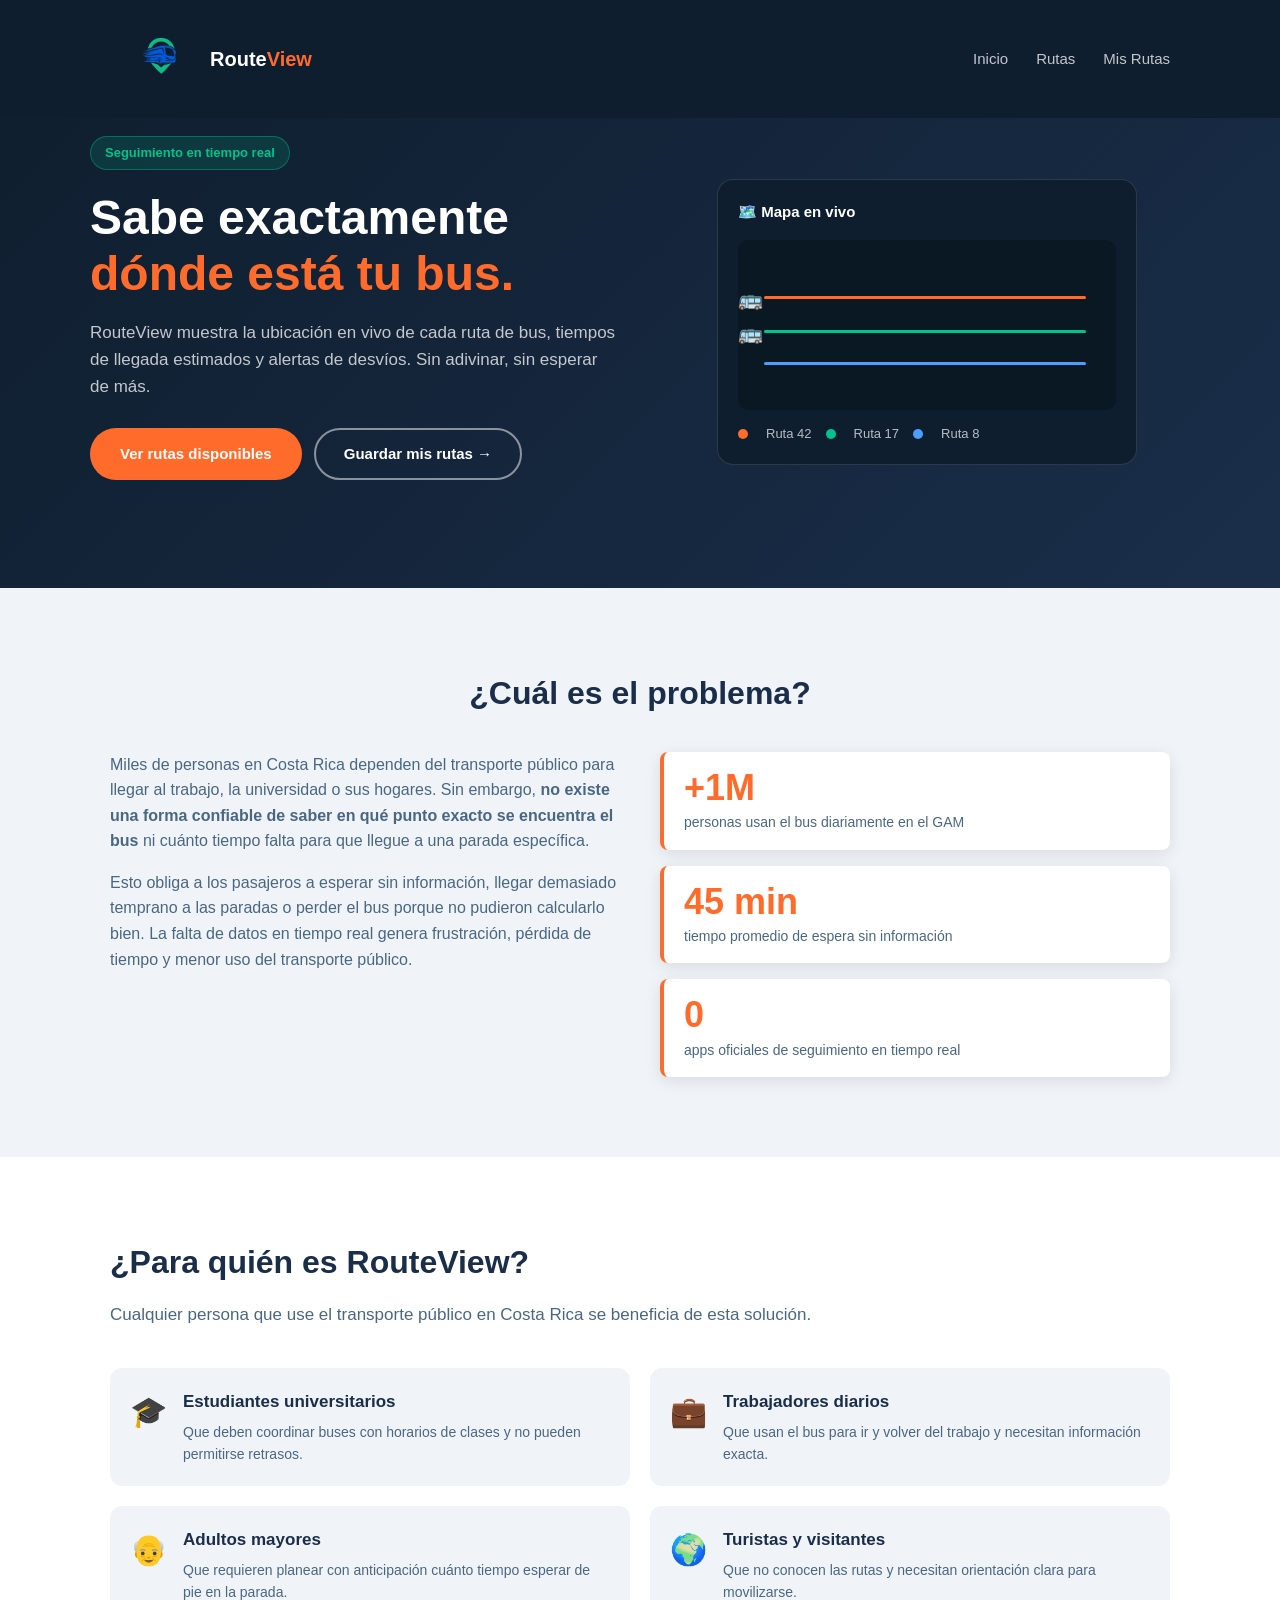
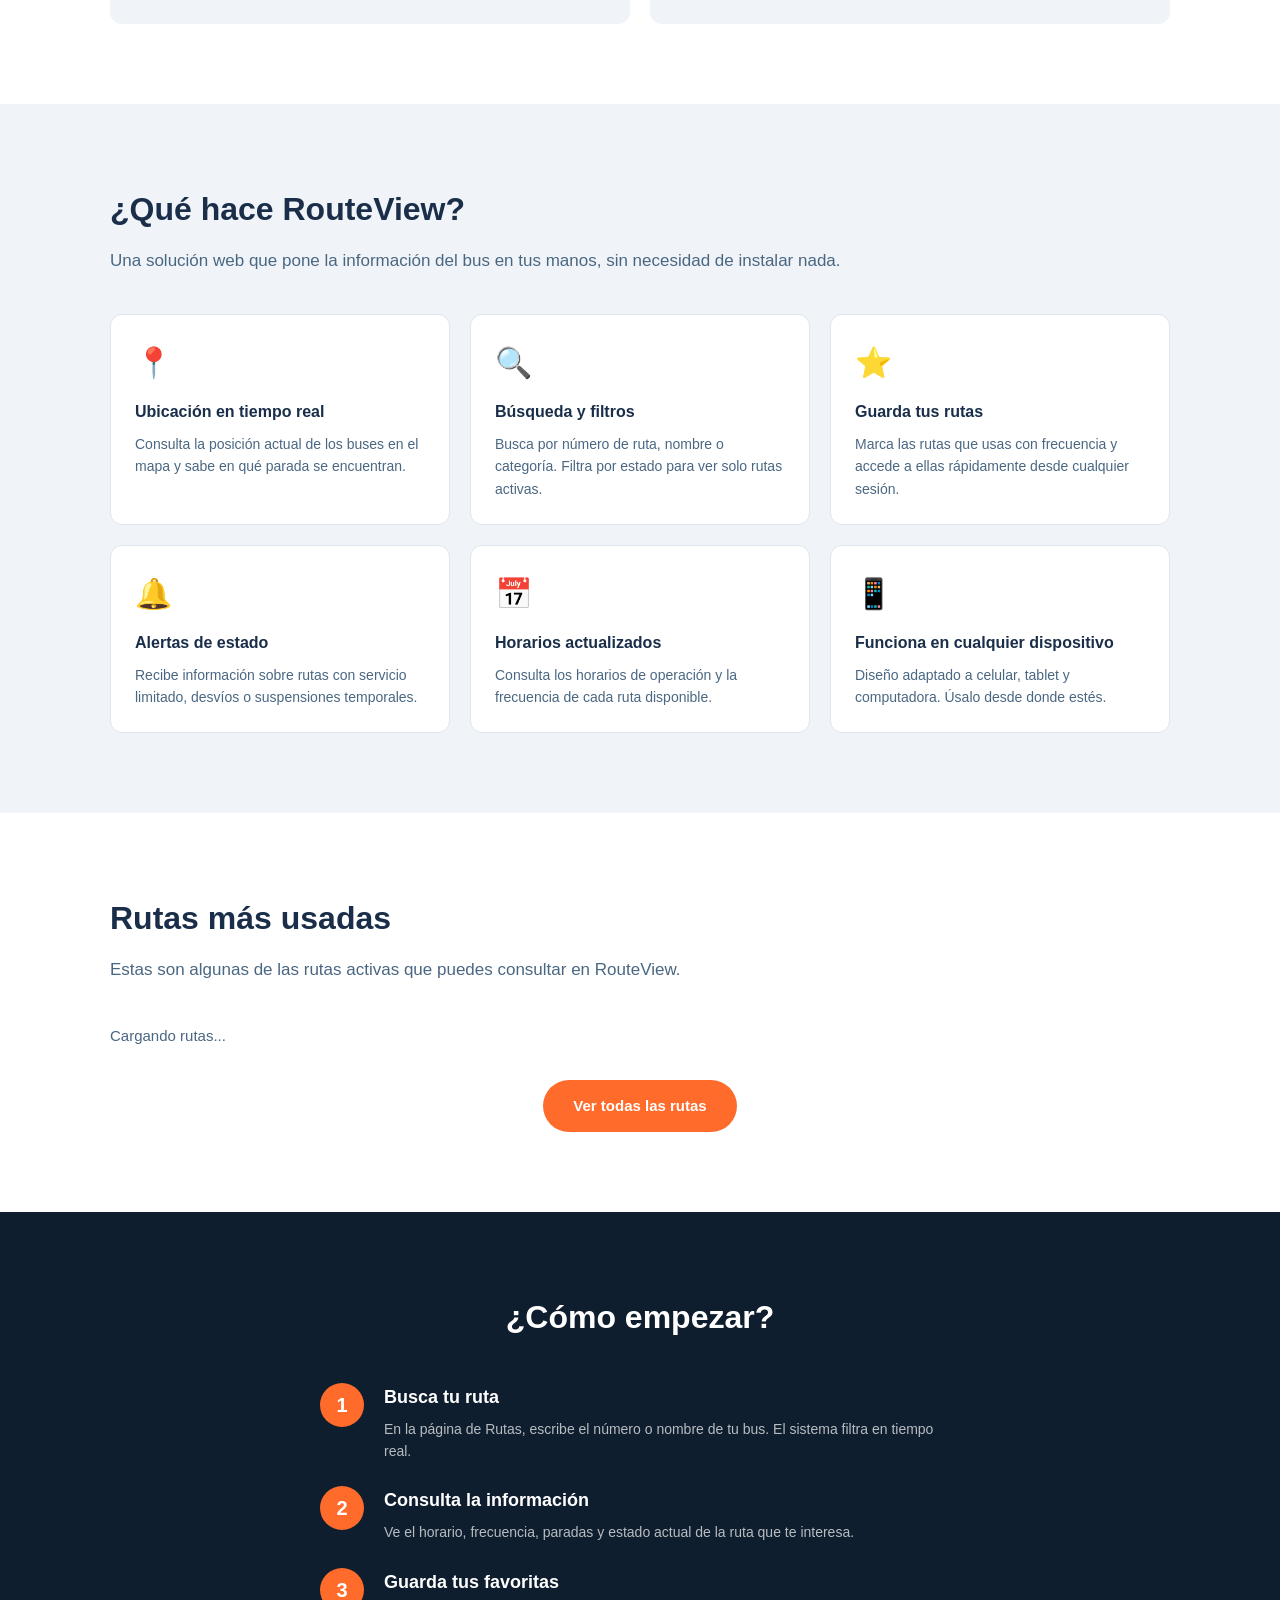
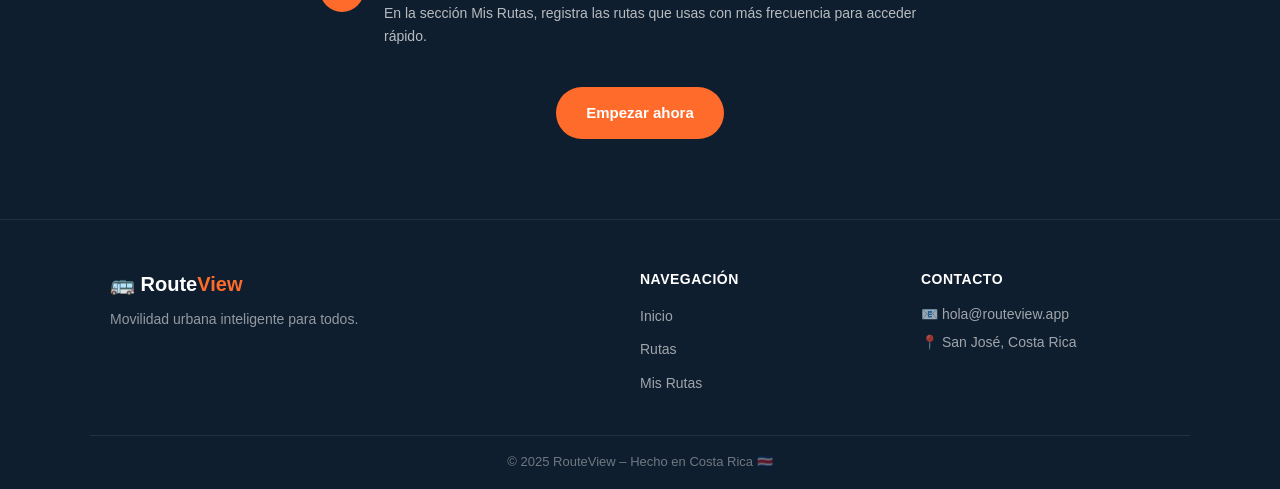
==== index.html @ 4791b2a1 "Se agregó el logo oficial del sitio, se eliminaron contenido repetido." ====
<!DOCTYPE html>
<html lang="es">
<head>
  <meta charset="UTF-8" />
  <meta name="viewport" content="width=device-width, initial-scale=1.0" />
  <title>RouteView – Seguimiento de Rutas de Buses</title>
  <link rel="stylesheet" href="css/styles.css" />
</head>
<body>

 
       ENCABEZADO Y NAVEGACIÓN
 
  <header id="navbar">
    <div class="nav-contenido">

     
      <a href="index.html" class="logo" aria-label="Inicio de RouteView">
         <img src="../images/3logo.png" alt="Logo de RouteView"> 
         Route<span>View</span>
      </a>

      <nav>
        <ul class="nav-links">
          <li><a href="index.html">Inicio</a></li>
          <li><a href="rutas.html">Rutas</a></li>
          <li><a href="registro.html">Mis Rutas</a></li>
        </ul>
      </nav>

      <button
        id="hamburger"
        class="hamburger"
        aria-label="Abrir menú"
        aria-expanded="false"
        aria-controls="menu-movil"
      >
        <span></span>
        <span></span>
        <span></span>
      </button>

    </div>

    <!-- Menú móvil -->
    <div id="menu-movil" class="menu-movil" role="navigation" aria-label="Menú móvil">
      <ul>
        <li><a href="index.html">Inicio</a></li>
        <li><a href="rutas.html">Rutas</a></li>
        <li><a href="registro.html">Mis Rutas</a></li>
      </ul>
    </div>
  </header>

  <main>

    <!-- ==========================================
         HERO / SECCIÓN PRINCIPAL
    =========================================== -->
    <section class="hero-wrapper" aria-labelledby="titulo-hero">
    <div class="hero">
      <div class="hero-contenido">

        <span class="etiqueta-verde"> Seguimiento en tiempo real</span>

        <h1 id="titulo-hero">
          Sabe exactamente<br />
          <span class="texto-naranja">dónde está tu bus.</span>
        </h1>

        <p>
          RouteView muestra la ubicación en vivo de cada ruta de bus,
          tiempos de llegada estimados y alertas de desvíos.
          Sin adivinar, sin esperar de más.
        </p>

        <div class="hero-botones">
          <a href="rutas.html" class="btn btn-primario">Ver rutas disponibles</a>
          <a href="registro.html" class="btn btn-secundario">Guardar mis rutas →</a>
        </div>
      </div>

      <div class="hero-imagen" aria-hidden="true">
        <div class="mapa-simulado">
          <div class="mapa-titulo">🗺️ Mapa en vivo</div>
          <div class="mapa-rutas">
            <div class="linea-ruta naranja"></div>
            <div class="linea-ruta verde"></div>
            <div class="linea-ruta azul"></div>
            <div class="bus-icono bus-1">🚌</div>
            <div class="bus-icono bus-2">🚌</div>
          </div>
          <div class="mapa-leyenda">
            <span class="punto naranja"></span> Ruta 42
            <span class="punto verde"></span> Ruta 17
            <span class="punto azul"></span> Ruta 8
          </div>
        </div>
      </div>
    </div><!-- fin .hero -->
    </section><!-- fin .hero-wrapper -->

    <!-- ==========================================
         PRESENTACIÓN DEL PROBLEMA
    =========================================== -->
    <section class="seccion-problema" aria-labelledby="titulo-problema">
      <div class="contenedor">

        <h2 id="titulo-problema">¿Cuál es el problema?</h2>

        <div class="problema-grid">
          <div class="problema-texto">
            <p>
              Miles de personas en Costa Rica dependen del transporte público
              para llegar al trabajo, la universidad o sus hogares. Sin embargo,
              <strong>no existe una forma confiable de saber en qué punto exacto
              se encuentra el bus</strong> ni cuánto tiempo falta para que llegue
              a una parada específica.
            </p>
            <p>
              Esto obliga a los pasajeros a esperar sin información, llegar
              demasiado temprano a las paradas o perder el bus porque no
              pudieron calcularlo bien. La falta de datos en tiempo real
              genera frustración, pérdida de tiempo y menor uso del transporte
              público.
            </p>
          </div>

          <div class="problema-datos">
            <div class="dato-card">
              <span class="dato-numero" aria-label="Más de 1 millón">+1M</span>
              <p>personas usan el bus diariamente en el GAM</p>
            </div>
            <div class="dato-card">
              <span class="dato-numero">45 min</span>
              <p>tiempo promedio de espera sin información</p>
            </div>
            <div class="dato-card">
              <span class="dato-numero">0</span>
              <p>apps oficiales de seguimiento en tiempo real</p>
            </div>
          </div>
        </div>

      </div>
    </section>

    <!-- ==========================================
         PÚBLICO OBJETIVO
    =========================================== -->
    <section class="seccion-publico" aria-labelledby="titulo-publico">
      <div class="contenedor">

        <h2 id="titulo-publico">¿Para quién es RouteView?</h2>
        <p class="subtitulo-seccion">
          Cualquier persona que use el transporte público en Costa Rica
          se beneficia de esta solución.
        </p>

        <ul class="publico-lista">
          <li class="publico-item">
            <span class="publico-icono" aria-hidden="true">🎓</span>
            <div>
              <h3>Estudiantes universitarios</h3>
              <p>Que deben coordinar buses con horarios de clases y no pueden permitirse retrasos.</p>
            </div>
          </li>
          <li class="publico-item">
            <span class="publico-icono" aria-hidden="true">💼</span>
            <div>
              <h3>Trabajadores diarios</h3>
              <p>Que usan el bus para ir y volver del trabajo y necesitan información exacta.</p>
            </div>
          </li>
          <li class="publico-item">
            <span class="publico-icono" aria-hidden="true">👴</span>
            <div>
              <h3>Adultos mayores</h3>
              <p>Que requieren planear con anticipación cuánto tiempo esperar de pie en la parada.</p>
            </div>
          </li>
          <li class="publico-item">
            <span class="publico-icono" aria-hidden="true">🌍</span>
            <div>
              <h3>Turistas y visitantes</h3>
              <p>Que no conocen las rutas y necesitan orientación clara para movilizarse.</p>
            </div>
          </li>
        </ul>

      </div>
    </section>

    <!-- ==========================================
         PROPUESTA DE SOLUCIÓN
    =========================================== -->
    <section class="seccion-solucion" aria-labelledby="titulo-solucion">
      <div class="contenedor">

        <h2 id="titulo-solucion">¿Qué hace RouteView?</h2>
        <p class="subtitulo-seccion">
          Una solución web que pone la información del bus en tus manos,
          sin necesidad de instalar nada.
        </p>

        <div class="funciones-grid">

          <article class="funcion-card">
            <span class="funcion-icono" aria-hidden="true">📍</span>
            <h3>Ubicación en tiempo real</h3>
            <p>Consulta la posición actual de los buses en el mapa y sabe en qué parada se encuentran.</p>
          </article>

          <article class="funcion-card">
            <span class="funcion-icono" aria-hidden="true">🔍</span>
            <h3>Búsqueda y filtros</h3>
            <p>Busca por número de ruta, nombre o categoría. Filtra por estado para ver solo rutas activas.</p>
          </article>

          <article class="funcion-card">
            <span class="funcion-icono" aria-hidden="true">⭐</span>
            <h3>Guarda tus rutas</h3>
            <p>Marca las rutas que usas con frecuencia y accede a ellas rápidamente desde cualquier sesión.</p>
          </article>

          <article class="funcion-card">
            <span class="funcion-icono" aria-hidden="true">🔔</span>
            <h3>Alertas de estado</h3>
            <p>Recibe información sobre rutas con servicio limitado, desvíos o suspensiones temporales.</p>
          </article>

          <article class="funcion-card">
            <span class="funcion-icono" aria-hidden="true">📅</span>
            <h3>Horarios actualizados</h3>
            <p>Consulta los horarios de operación y la frecuencia de cada ruta disponible.</p>
          </article>

          <article class="funcion-card">
            <span class="funcion-icono" aria-hidden="true">📱</span>
            <h3>Funciona en cualquier dispositivo</h3>
            <p>Diseño adaptado a celular, tablet y computadora. Úsalo desde donde estés.</p>
          </article>

        </div>

      </div>
    </section>

    <!-- ==========================================
         RUTAS DESTACADAS (cargadas desde JSON)
    =========================================== -->
    <section class="seccion-rutas-destacadas" aria-labelledby="titulo-rutas">
      <div class="contenedor">

        <h2 id="titulo-rutas">Rutas más usadas</h2>
        <p class="subtitulo-seccion">
          Estas son algunas de las rutas activas que puedes consultar en RouteView.
        </p>

        <!-- Este contenedor se llena dinámicamente con JS desde rutas.json -->
        <div id="contenedor-rutas" class="rutas-grid" aria-live="polite">
          <p class="cargando">Cargando rutas...</p>
        </div>

        <div class="centrado">
          <a href="rutas.html" class="btn btn-primario">Ver todas las rutas</a>
        </div>

      </div>
    </section>

    <!-- ==========================================
         CÓMO EMPEZAR (Flujo de uso)
    =========================================== -->
    <section class="seccion-como" aria-labelledby="titulo-como">
      <div class="contenedor">

        <h2 id="titulo-como">¿Cómo empezar?</h2>

        <ol class="pasos-lista">
          <li class="paso">
            <span class="paso-numero" aria-hidden="true">1</span>
            <div>
              <h3>Busca tu ruta</h3>
              <p>En la página de Rutas, escribe el número o nombre de tu bus. El sistema filtra en tiempo real.</p>
            </div>
          </li>
          <li class="paso">
            <span class="paso-numero" aria-hidden="true">2</span>
            <div>
              <h3>Consulta la información</h3>
              <p>Ve el horario, frecuencia, paradas y estado actual de la ruta que te interesa.</p>
            </div>
          </li>
          <li class="paso">
            <span class="paso-numero" aria-hidden="true">3</span>
            <div>
              <h3>Guarda tus favoritas</h3>
              <p>En la sección Mis Rutas, registra las rutas que usas con más frecuencia para acceder rápido.</p>
            </div>
          </li>
        </ol>

        <div class="centrado">
          <a href="rutas.html" class="btn btn-primario">Empezar ahora</a>
        </div>

      </div>
    </section>

  </main>

  <!-- ==========================================
       PIE DE PÁGINA
  =========================================== -->
  <footer>
    <div class="contenedor footer-contenido">
      <div class="footer-marca">
        <p class="logo">🚌 Route<span>View</span></p>
        <p>Movilidad urbana inteligente para todos.</p>
      </div>

      <nav aria-label="Links del pie de página">
        <h4>Navegación</h4>
        <ul class="footer-links">
          <li><a href="index.html">Inicio</a></li>
          <li><a href="rutas.html">Rutas</a></li>
          <li><a href="registro.html">Mis Rutas</a></li>
        </ul>
      </nav>

      <div class="footer-contacto">
        <h4>Contacto</h4>
        <p>📧 hola@routeview.app</p>
        <p>📍 San José, Costa Rica</p>
      </div>
    </div>

    <div class="footer-inferior">
      <p>© 2025 RouteView – Hecho en Costa Rica 🇨🇷</p>
    </div>
  </footer>

  <!-- JS externo -->
  <script src="js/main.js"></script>

</body>
</html>
---- css/styles.css ----
/* =============================================
   styles.css – RouteView
   ============================================= */

/* --- Reset y Variables --- */
*, *::before, *::after {
  box-sizing: border-box;
  margin: 0;
  padding: 0;
}

:root {
  --azul:      #1A2E4A;
  --azul-dark: #0F1E2E;
  --naranja:   #FF6B2B;
  --verde:     #00C48C;
  --azul-claro:#4A9EFF;
  --blanco:    #FFFFFF;
  --gris-claro:#F0F4F8;
  --gris-medio:#DDE6EF;
  --gris-texto:#4A6782;
  --radio:     12px;
  --sombra:    0 4px 16px rgba(0, 0, 0, 0.1);
}

body {
  font-family: Arial, Helvetica, sans-serif;
  color: var(--azul);
  background: var(--blanco);
  line-height: 1.6;
  /* Evita scroll horizontal en móvil */
  overflow-x: hidden;
}

/* --- Utilidades --- */
.contenedor {
  width: 100%;
  max-width: 1100px;
  margin: 0 auto;
  padding: 0 20px;
}

.centrado {
  text-align: center;
  margin-top: 32px;
}

.subtitulo-seccion {
  color: var(--gris-texto);
  font-size: 17px;
  margin-bottom: 40px;
}

/* --- Botones --- */
.btn {
  display: inline-block;
  padding: 12px 28px;
  border-radius: 50px;
  font-size: 15px;
  font-weight: bold;
  text-decoration: none;
  cursor: pointer;
  border: 2px solid transparent;
  transition: background 0.2s, color 0.2s, border-color 0.2s;
}

.btn-primario {
  background: var(--naranja);
  color: var(--blanco);
}

.btn-primario:hover {
  background: #e05820;
}

.btn-secundario {
  background: transparent;
  color: var(--blanco);
  border-color: rgba(255, 255, 255, 0.5);
}

.btn-secundario:hover {
  border-color: var(--blanco);
}

/* =============================================
   NAVBAR
   ============================================= */
#navbar {
  position: fixed;
  top: 0;
  left: 0;
  right: 0;
  z-index: 100;
  background: var(--azul-dark);
}

#navbar.con-sombra {
  box-shadow: 0 2px 12px rgba(0, 0, 0, 0.3);
}

.nav-contenido {
  width: 100%;
  max-width: 1100px;
  margin: 0 auto;
  padding: 14px 20px;
  display: flex;
  align-items: center;
  justify-content: space-between;
  
}

.logo {
  display: flex;
    align-items: center;

    font-size: 20px;
    font-weight: bold;
    color: var(--blanco);
    text-decoration: none;
    white-space: nowrap;
    flex-shrink: 0;
}

.logo img {
    width: 100px;
    height: 90px;
    object-fit: contain;
    display: block;
}

.logo span {
  color: var(--naranja);
}

/* Links de escritorio */
.nav-links {
  list-style: none;
  display: flex;
  gap: 28px;
  margin-left: auto;
}

.nav-links a {
  color: rgba(255, 255, 255, 0.75);
  text-decoration: none;
  font-size: 15px;
  padding: 4px 0;
  border-bottom: 2px solid transparent;
  transition: color 0.2s, border-color 0.2s;
  white-space: nowrap;
}

.nav-links a:hover,
.nav-links a.activo {
  color: var(--blanco);
  border-bottom-color: var(--naranja);
}

/* Botón hamburguesa — oculto en escritorio */
.hamburger {
  display: none;
  flex-direction: column;
  gap: 5px;
  background: none;
  border: none;
  cursor: pointer;
  padding: 4px;
  flex-shrink: 0;
}

.hamburger span {
  display: block;
  width: 24px;
  height: 2px;
  background: var(--blanco);
  border-radius: 2px;
}

/* Menú móvil — oculto por defecto */
.menu-movil {
  display: none;
  background: var(--azul);
  padding: 0 20px;
}

.menu-movil.abierto {
  display: block;
}

.menu-movil ul {
  list-style: none;
  padding: 8px 0;
}

.menu-movil ul li a {
  display: block;
  padding: 13px 0;
  color: var(--blanco);
  text-decoration: none;
  font-size: 16px;
  border-bottom: 1px solid rgba(255, 255, 255, 0.1);
}

.menu-movil ul li:last-child a {
  border-bottom: none;
}

.menu-movil ul li a.activo {
  color: var(--naranja);
}

/* =============================================
   HERO — fondo cubre toda la pantalla
   ============================================= */
.hero-wrapper {
  background: linear-gradient(135deg, var(--azul-dark) 0%, var(--azul) 100%);
  width: 100%;
  padding: 110px 20px 80px;
}

.hero {
  width: 100%;
  max-width: 1100px;
  margin: 0 auto;
  display: flex;
  align-items: center;
  gap: 48px;
}

.hero-contenido {
  flex: 1;
  min-width: 0;
}

.etiqueta-verde {
  display: inline-block;
  background: rgba(0, 196, 140, 0.15);
  border: 1px solid rgba(0, 196, 140, 0.4);
  color: var(--verde);
  font-size: 13px;
  font-weight: bold;
  padding: 6px 14px;
  border-radius: 50px;
  margin-bottom: 20px;
}

.hero-contenido h1 {
  font-size: 48px;
  font-weight: bold;
  color: var(--blanco);
  line-height: 1.15;
  margin-bottom: 18px;
}

.texto-naranja {
  color: var(--naranja);
}

.hero-contenido > p {
  color: rgba(255, 255, 255, 0.75);
  font-size: 17px;
  margin-bottom: 28px;
}

.hero-botones {
  display: flex;
  gap: 12px;
  flex-wrap: wrap;
  margin-bottom: 28px;
}

/* Buscador rápido */
.buscador-rapido {
  background: rgba(255, 255, 255, 0.08);
  border: 1px solid rgba(255, 255, 255, 0.15);
  border-radius: var(--radio);
  padding: 16px 20px;
  width: 100%;
  max-width: 420px;
}

.buscador-rapido label {
  display: block;
  color: rgba(255, 255, 255, 0.8);
  font-size: 13px;
  font-weight: bold;
  margin-bottom: 8px;
}

.buscador-rapido input {
  width: 100%;
  padding: 10px 14px;
  border: 1.5px solid rgba(255, 255, 255, 0.2);
  border-radius: 8px;
  background: rgba(255, 255, 255, 0.1);
  color: var(--blanco);
  font-size: 15px;
  outline: none;
  transition: border-color 0.2s;
}

.buscador-rapido input::placeholder {
  color: rgba(255, 255, 255, 0.4);
}

.buscador-rapido input:focus {
  border-color: var(--naranja);
}

#resultado-busqueda {
  font-size: 13px;
  margin-top: 8px;
  min-height: 20px;
}

.msg-exito { color: var(--verde); }
.msg-vacio { color: #ffaa6e; }
.error-msg { color: #ff6b6b; }

/* Mapa simulado */
.hero-imagen {
  flex: 1;
  min-width: 0;
  display: flex;
  justify-content: center;
}

.mapa-simulado {
  background: var(--azul-dark);
  border: 1px solid rgba(255, 255, 255, 0.12);
  border-radius: 16px;
  padding: 20px;
  width: 100%;
  max-width: 420px;
}

.mapa-titulo {
  font-weight: bold;
  color: var(--blanco);
  margin-bottom: 16px;
  font-size: 15px;
}

.mapa-rutas {
  position: relative;
  height: 170px;
  background: #0a1824;
  border-radius: 10px;
  overflow: hidden;
  margin-bottom: 14px;
}

.linea-ruta {
  position: absolute;
  height: 3px;
  width: 85%;
  border-radius: 2px;
  left: 7%;
}

.linea-ruta.naranja { background: var(--naranja); top: 33%; }
.linea-ruta.verde   { background: var(--verde);   top: 53%; }
.linea-ruta.azul    { background: var(--azul-claro); top: 72%; }

.bus-icono {
  position: absolute;
  font-size: 20px;
  animation: mover-bus 4s linear infinite;
}

.bus-1 { top: calc(33% - 13px); animation-delay: 0s; }
.bus-2 { top: calc(53% - 13px); animation-delay: 2s; }

@keyframes mover-bus {
  0%   { left: 5%; }
  100% { left: 82%; }
}

.mapa-leyenda {
  display: flex;
  gap: 14px;
  font-size: 13px;
  color: rgba(255, 255, 255, 0.7);
  align-items: center;
  flex-wrap: wrap;
}

.punto {
  display: inline-block;
  width: 10px;
  height: 10px;
  border-radius: 50%;
  margin-right: 4px;
  vertical-align: middle;
}

.punto.naranja { background: var(--naranja); }
.punto.verde   { background: var(--verde); }
.punto.azul    { background: var(--azul-claro); }

/* =============================================
   SECCIÓN PROBLEMA
   ============================================= */
.seccion-problema {
  background: var(--gris-claro);
  padding: 80px 0;
}

.seccion-problema h2 {
  font-size: 32px;
  margin-bottom: 32px;
  text-align: center;
}

.problema-grid {
  display: grid;
  grid-template-columns: 1fr 1fr;
  gap: 40px;
  align-items: start;
}

.problema-texto p {
  color: var(--gris-texto);
  font-size: 16px;
  margin-bottom: 16px;
}

.problema-datos {
  display: flex;
  flex-direction: column;
  gap: 16px;
}

.dato-card {
  background: var(--blanco);
  border-left: 4px solid var(--naranja);
  border-radius: 8px;
  padding: 16px 20px;
  box-shadow: var(--sombra);
}

.dato-numero {
  display: block;
  font-size: 36px;
  font-weight: bold;
  color: var(--naranja);
  line-height: 1.1;
}

.dato-card p {
  font-size: 14px;
  color: var(--gris-texto);
  margin-top: 4px;
}

/* =============================================
   SECCIÓN PÚBLICO OBJETIVO
   ============================================= */
.seccion-publico {
  padding: 80px 0;
  background: var(--blanco);
}

.seccion-publico h2 {
  font-size: 32px;
  margin-bottom: 12px;
}

.publico-lista {
  list-style: none;
  display: grid;
  grid-template-columns: 1fr 1fr;
  gap: 20px;
  margin-top: 20px;
}

.publico-item {
  display: flex;
  gap: 16px;
  align-items: flex-start;
  background: var(--gris-claro);
  border-radius: var(--radio);
  padding: 20px;
}

.publico-icono {
  font-size: 30px;
  flex-shrink: 0;
}

.publico-item h3 {
  font-size: 17px;
  margin-bottom: 6px;
}

.publico-item p {
  font-size: 14px;
  color: var(--gris-texto);
}

/* =============================================
   SECCIÓN PROPUESTA
   ============================================= */
.seccion-solucion {
  background: var(--gris-claro);
  padding: 80px 0;
}

.seccion-solucion h2 {
  font-size: 32px;
  margin-bottom: 12px;
}

.funciones-grid {
  display: grid;
  grid-template-columns: repeat(3, 1fr);
  gap: 20px;
}

.funcion-card {
  background: var(--blanco);
  border-radius: var(--radio);
  padding: 24px;
  border: 1px solid var(--gris-medio);
  transition: box-shadow 0.2s, border-color 0.2s;
}

.funcion-card:hover {
  box-shadow: var(--sombra);
  border-color: var(--naranja);
}

.funcion-icono {
  font-size: 30px;
  display: block;
  margin-bottom: 12px;
}

.funcion-card h3 {
  font-size: 16px;
  margin-bottom: 8px;
}

.funcion-card p {
  font-size: 14px;
  color: var(--gris-texto);
}

/* =============================================
   SECCIÓN RUTAS DESTACADAS
   ============================================= */
.seccion-rutas-destacadas {
  padding: 80px 0;
  background: var(--blanco);
}

.seccion-rutas-destacadas h2 {
  font-size: 32px;
  margin-bottom: 12px;
}

.rutas-grid {
  display: grid;
  grid-template-columns: repeat(2, 1fr);
  gap: 20px;
  margin-bottom: 8px;
}

.cargando {
  color: var(--gris-texto);
  font-size: 15px;
}

/* Tarjetas generadas por JS */
.tarjeta-ruta {
  background: var(--gris-claro);
  border-radius: var(--radio);
  padding: 20px;
  border: 1px solid var(--gris-medio);
}

.tarjeta-ruta:hover {
  box-shadow: var(--sombra);
}

.tarjeta-encabezado {
  display: flex;
  justify-content: space-between;
  align-items: center;
  margin-bottom: 10px;
}

.numero-ruta {
  font-weight: bold;
  font-size: 15px;
  color: var(--naranja);
}

.estado {
  font-size: 12px;
  font-weight: bold;
  padding: 3px 10px;
  border-radius: 50px;
}

.estado-activa   { background: rgba(0,196,140,0.15);  color: var(--verde); }
.estado-limitada { background: rgba(255,209,102,0.2); color: #c89000; }
.estado-inactiva { background: rgba(255,107,107,0.15); color: #cc4444; }

.tarjeta-nombre {
  font-size: 16px;
  margin-bottom: 8px;
}

.tarjeta-desc {
  font-size: 13px;
  color: var(--gris-texto);
  margin-bottom: 12px;
}

.tarjeta-info {
  list-style: none;
  font-size: 13px;
  color: var(--gris-texto);
  display: flex;
  flex-direction: column;
  gap: 4px;
}

.info-label {
  font-weight: bold;
  color: var(--azul);
}

/* =============================================
   SECCIÓN CÓMO FUNCIONA
   ============================================= */
.seccion-como {
  background: var(--azul-dark);
  padding: 80px 0;
  color: var(--blanco);
}

.seccion-como h2 {
  font-size: 32px;
  margin-bottom: 40px;
  text-align: center;
}

.pasos-lista {
  list-style: none;
  display: flex;
  flex-direction: column;
  gap: 24px;
  max-width: 640px;
  margin: 0 auto 40px;
}

.paso {
  display: flex;
  gap: 20px;
  align-items: flex-start;
}

.paso-numero {
  background: var(--naranja);
  color: var(--blanco);
  font-size: 20px;
  font-weight: bold;
  width: 44px;
  height: 44px;
  border-radius: 50%;
  display: flex;
  align-items: center;
  justify-content: center;
  flex-shrink: 0;
}

.paso h3 {
  font-size: 18px;
  margin-bottom: 6px;
  color: var(--blanco);
}

.paso p {
  font-size: 14px;
  color: rgba(255, 255, 255, 0.7);
}

/* =============================================
   FOOTER
   ============================================= */
footer {
  background: var(--azul-dark);
  border-top: 1px solid rgba(255, 255, 255, 0.08);
  padding: 48px 0 0;
}

.footer-contenido {
  display: grid;
  grid-template-columns: 2fr 1fr 1fr;
  gap: 32px;
  padding-bottom: 40px;
  border-bottom: 1px solid rgba(255, 255, 255, 0.08);
}

.footer-marca .logo {
  display: block;
  margin-bottom: 8px;
  cursor: default;
}

.footer-marca p:not(.logo) {
  color: rgba(255, 255, 255, 0.55);
  font-size: 14px;
}

footer h4 {
  color: var(--blanco);
  font-size: 14px;
  margin-bottom: 12px;
  text-transform: uppercase;
  letter-spacing: 0.5px;
}

.footer-links {
  list-style: none;
  display: flex;
  flex-direction: column;
  gap: 8px;
}

.footer-links a {
  color: rgba(255, 255, 255, 0.6);
  text-decoration: none;
  font-size: 14px;
  transition: color 0.2s;
}

.footer-links a:hover {
  color: var(--naranja);
}

.footer-contacto p {
  color: rgba(255, 255, 255, 0.6);
  font-size: 14px;
  margin-bottom: 6px;
}

.footer-inferior {
  text-align: center;
  padding: 16px 20px;
  color: rgba(255, 255, 255, 0.4);
  font-size: 13px;
}

/* =============================================
   RESPONSIVE – Tablet (max-width: 900px)
   ============================================= */
@media (max-width: 900px) {

  /* Navbar: ocultar links, mostrar hamburger */
  .nav-links {
    display: none;
  }

  .hamburger {
    display: flex;
  }

  /* Hero: apilar en columna */
  .hero {
    flex-direction: column;
    gap: 32px;
  }

  .hero-contenido h1 {
    font-size: 36px;
  }

  .hero-imagen {
    width: 100%;
  }

  .mapa-simulado {
    max-width: 100%;
  }

  /* Secciones: de 2 columnas a 1 */
  .problema-grid {
    grid-template-columns: 1fr;
  }

  .funciones-grid {
    grid-template-columns: repeat(2, 1fr);
  }

  .publico-lista {
    grid-template-columns: 1fr;
  }

  /* Footer: de 3 columnas a 2 */
  .footer-contenido {
    grid-template-columns: 1fr 1fr;
  }

  .footer-marca {
    grid-column: 1 / -1;
  }
}

/* =============================================
   RESPONSIVE – Móvil (max-width: 600px)
   ============================================= */
@media (max-width: 600px) {

  /* Hero */
  .hero-wrapper {
    padding: 100px 16px 60px;
  }

  .hero-contenido h1 {
    font-size: 28px;
  }

  .hero-botones {
    flex-direction: column;
  }

  .hero-botones .btn {
    text-align: center;
  }

  .buscador-rapido {
    max-width: 100%;
  }

  /* Grids: todo a 1 columna */
  .funciones-grid {
    grid-template-columns: 1fr;
  }

  .rutas-grid {
    grid-template-columns: 1fr;
  }

  .publico-lista {
    grid-template-columns: 1fr;
  }

  /* Footer */
  .footer-contenido {
    grid-template-columns: 1fr;
  }

  /* Secciones: reducir padding */
  .seccion-problema,
  .seccion-publico,
  .seccion-solucion,
  .seccion-rutas-destacadas,
  .seccion-como {
    padding: 56px 0;
  }

  .seccion-problema h2,
  .seccion-publico h2,
  .seccion-solucion h2,
  .seccion-rutas-destacadas h2,
  .seccion-como h2 {
    font-size: 26px;
  }
}
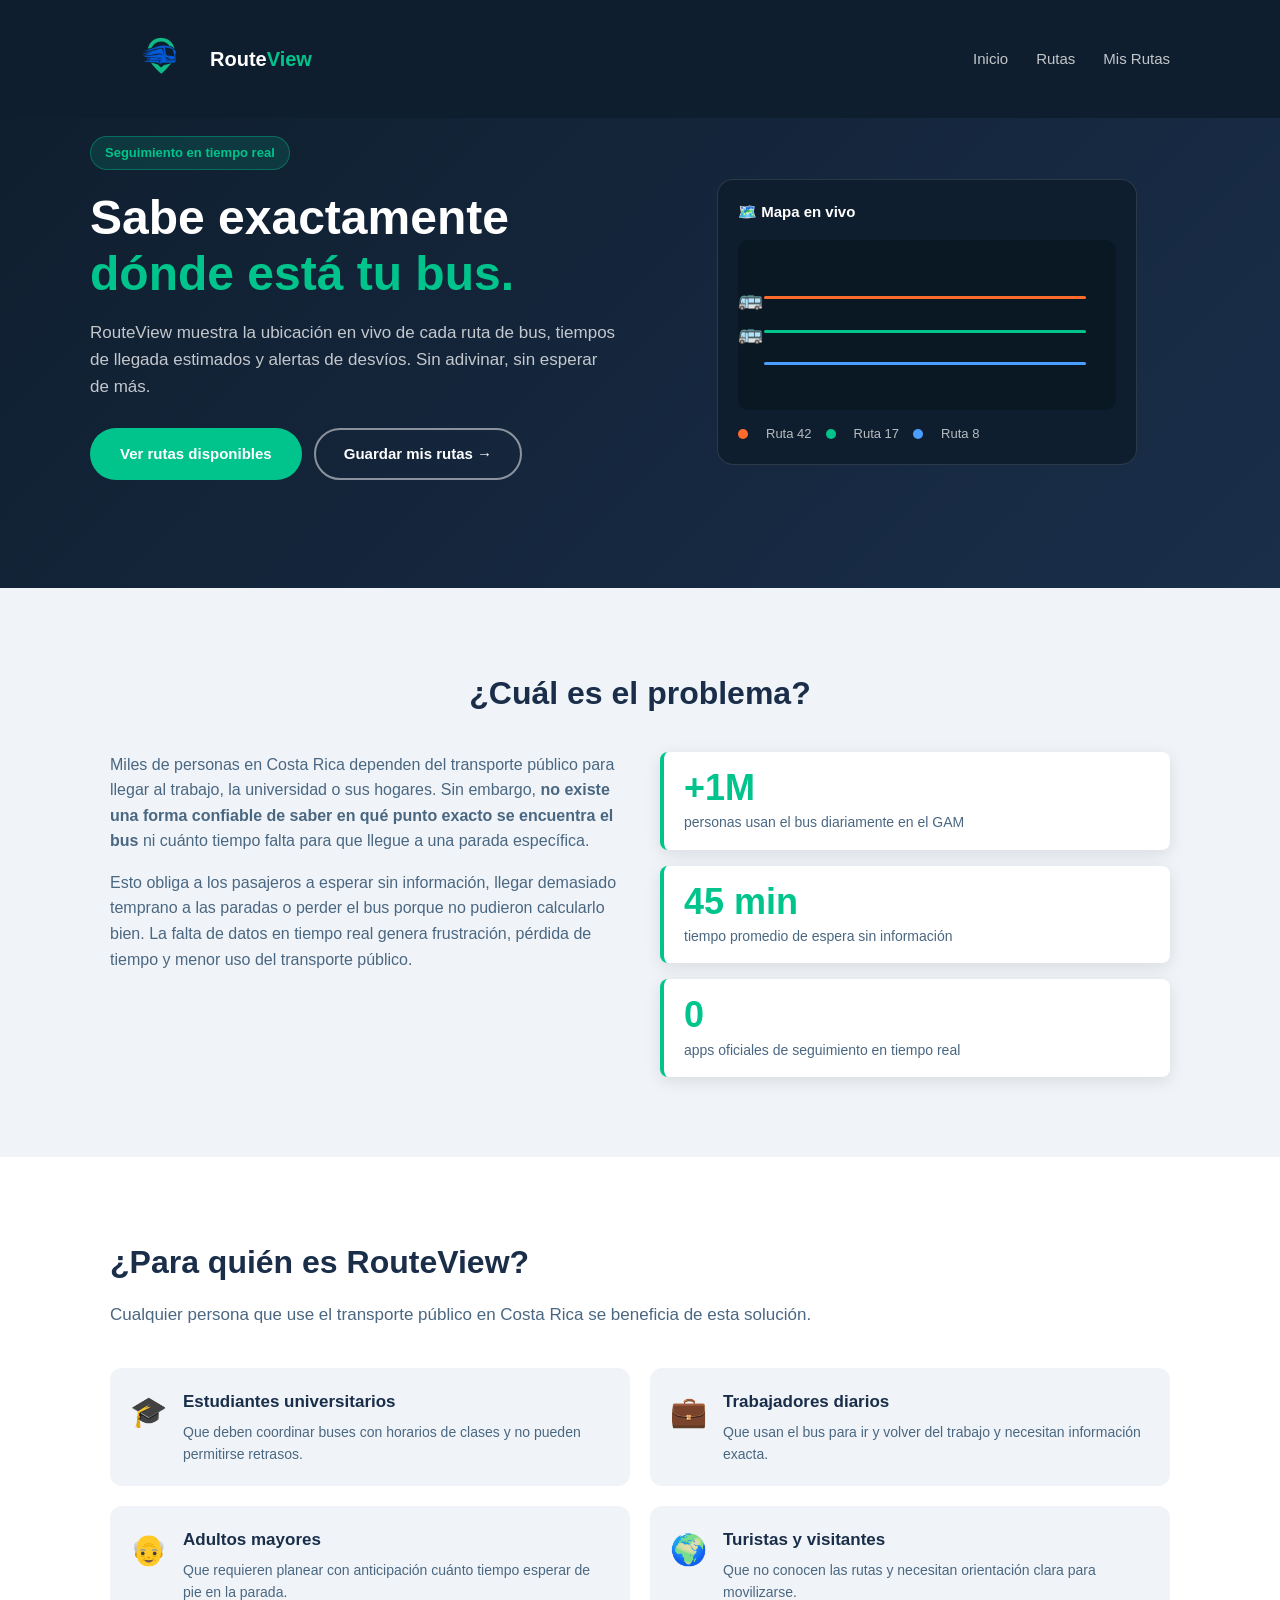
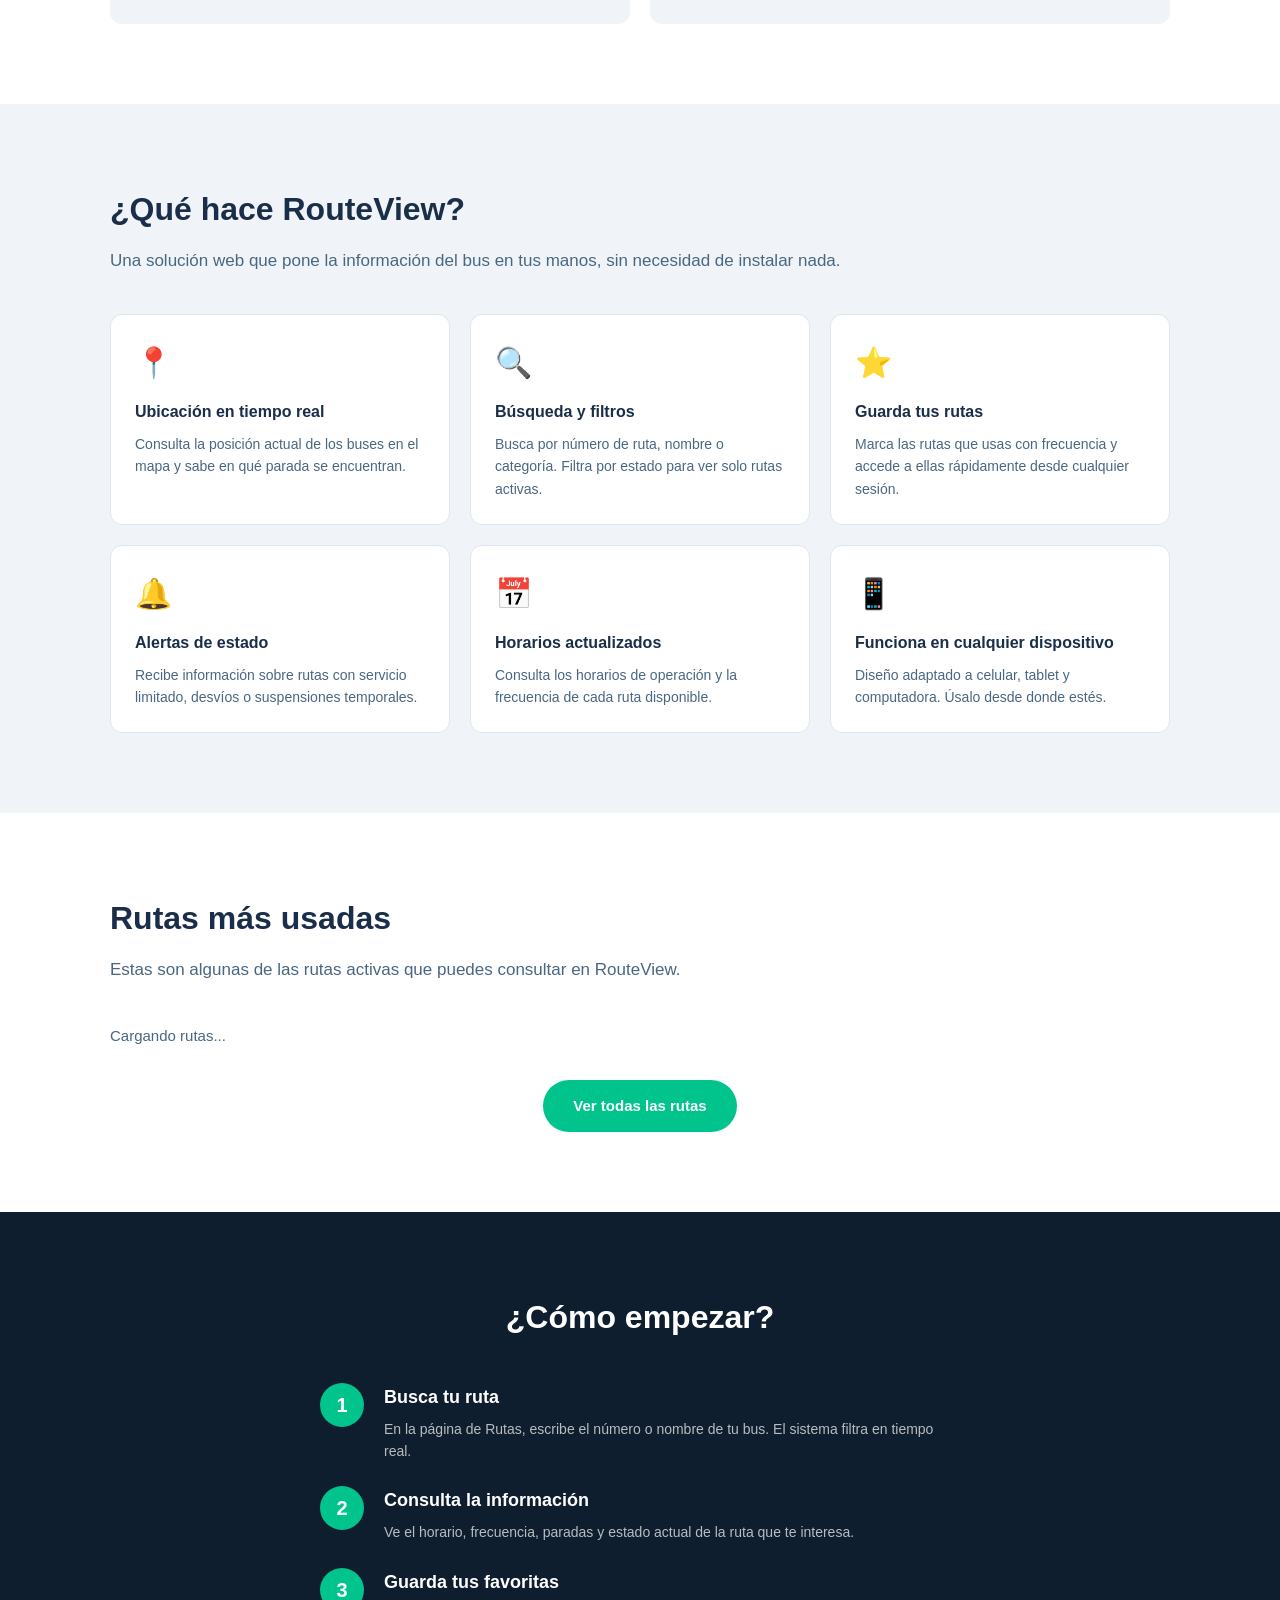
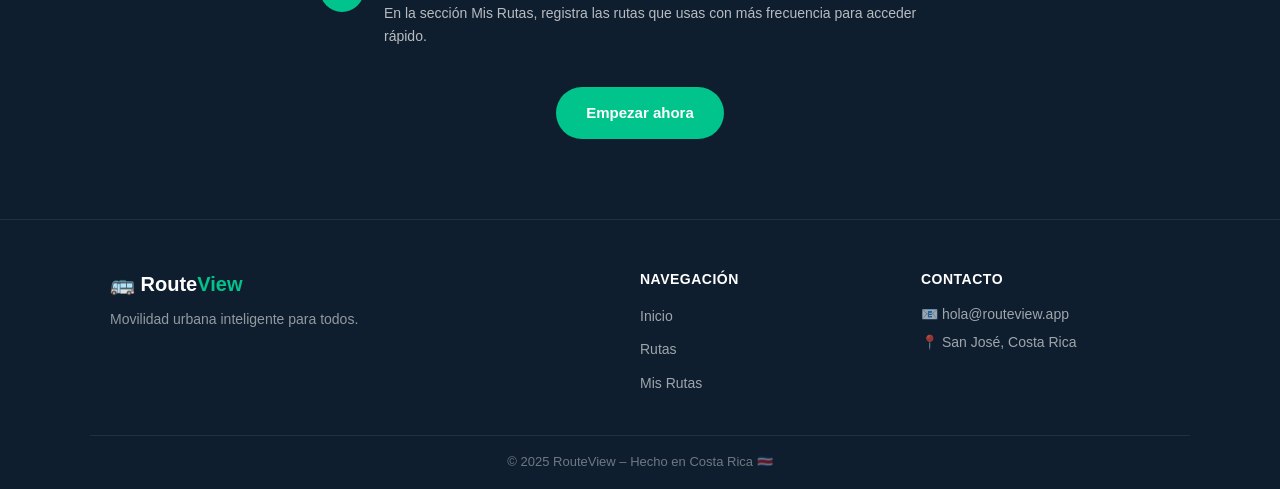
==== commit 75ff6635: "css changed" ====
--- a/index.html
+++ b/index.html
@@ -13,8 +13,6 @@
  
   <header id="navbar">
     <div class="nav-contenido">
-
-     
       <a href="index.html" class="logo" aria-label="Inicio de RouteView">
          <img src="../images/3logo.png" alt="Logo de RouteView"> 
          Route<span>View</span>
@@ -65,7 +63,7 @@
 
         <h1 id="titulo-hero">
           Sabe exactamente<br />
-          <span class="texto-naranja">dónde está tu bus.</span>
+          <span class="texto-verde">dónde está tu bus.</span>
         </h1>
 
         <p>
--- a/css/styles.css
+++ b/css/styles.css
@@ -19,6 +19,7 @@
   --gris-claro:#F0F4F8;
   --gris-medio:#DDE6EF;
   --gris-texto:#4A6782;
+  --azul-logo:#0044aa;
   --radio:     12px;
   --sombra:    0 4px 16px rgba(0, 0, 0, 0.1);
 }
@@ -65,12 +66,12 @@
 }
 
 .btn-primario {
-  background: var(--naranja);
+  background: var(--verde);
   color: var(--blanco);
 }
 
 .btn-primario:hover {
-  background: #e05820;
+  background: #157b5e;
 }
 
 .btn-secundario {
@@ -130,7 +131,7 @@
 }
 
 .logo span {
-  color: var(--naranja);
+  color: var(--verde);
 }
 
 /* Links de escritorio */
@@ -253,8 +254,8 @@
   margin-bottom: 18px;
 }
 
-.texto-naranja {
-  color: var(--naranja);
+.texto-verde {
+  color: var(--verde);
 }
 
 .hero-contenido > p {
@@ -434,7 +435,7 @@
 
 .dato-card {
   background: var(--blanco);
-  border-left: 4px solid var(--naranja);
+  border-left: 4px solid var(--verde);
   border-radius: 8px;
   padding: 16px 20px;
   box-shadow: var(--sombra);
@@ -444,7 +445,7 @@
   display: block;
   font-size: 36px;
   font-weight: bold;
-  color: var(--naranja);
+  color: var(--verde);
   line-height: 1.1;
 }
 
@@ -528,7 +529,7 @@
 
 .funcion-card:hover {
   box-shadow: var(--sombra);
-  border-color: var(--naranja);
+  border-color: var(--verde);
 }
 
 .funcion-icono {
@@ -664,7 +665,7 @@
 }
 
 .paso-numero {
-  background: var(--naranja);
+  background: var(--verde);
   color: var(--blanco);
   font-size: 20px;
   font-weight: bold;
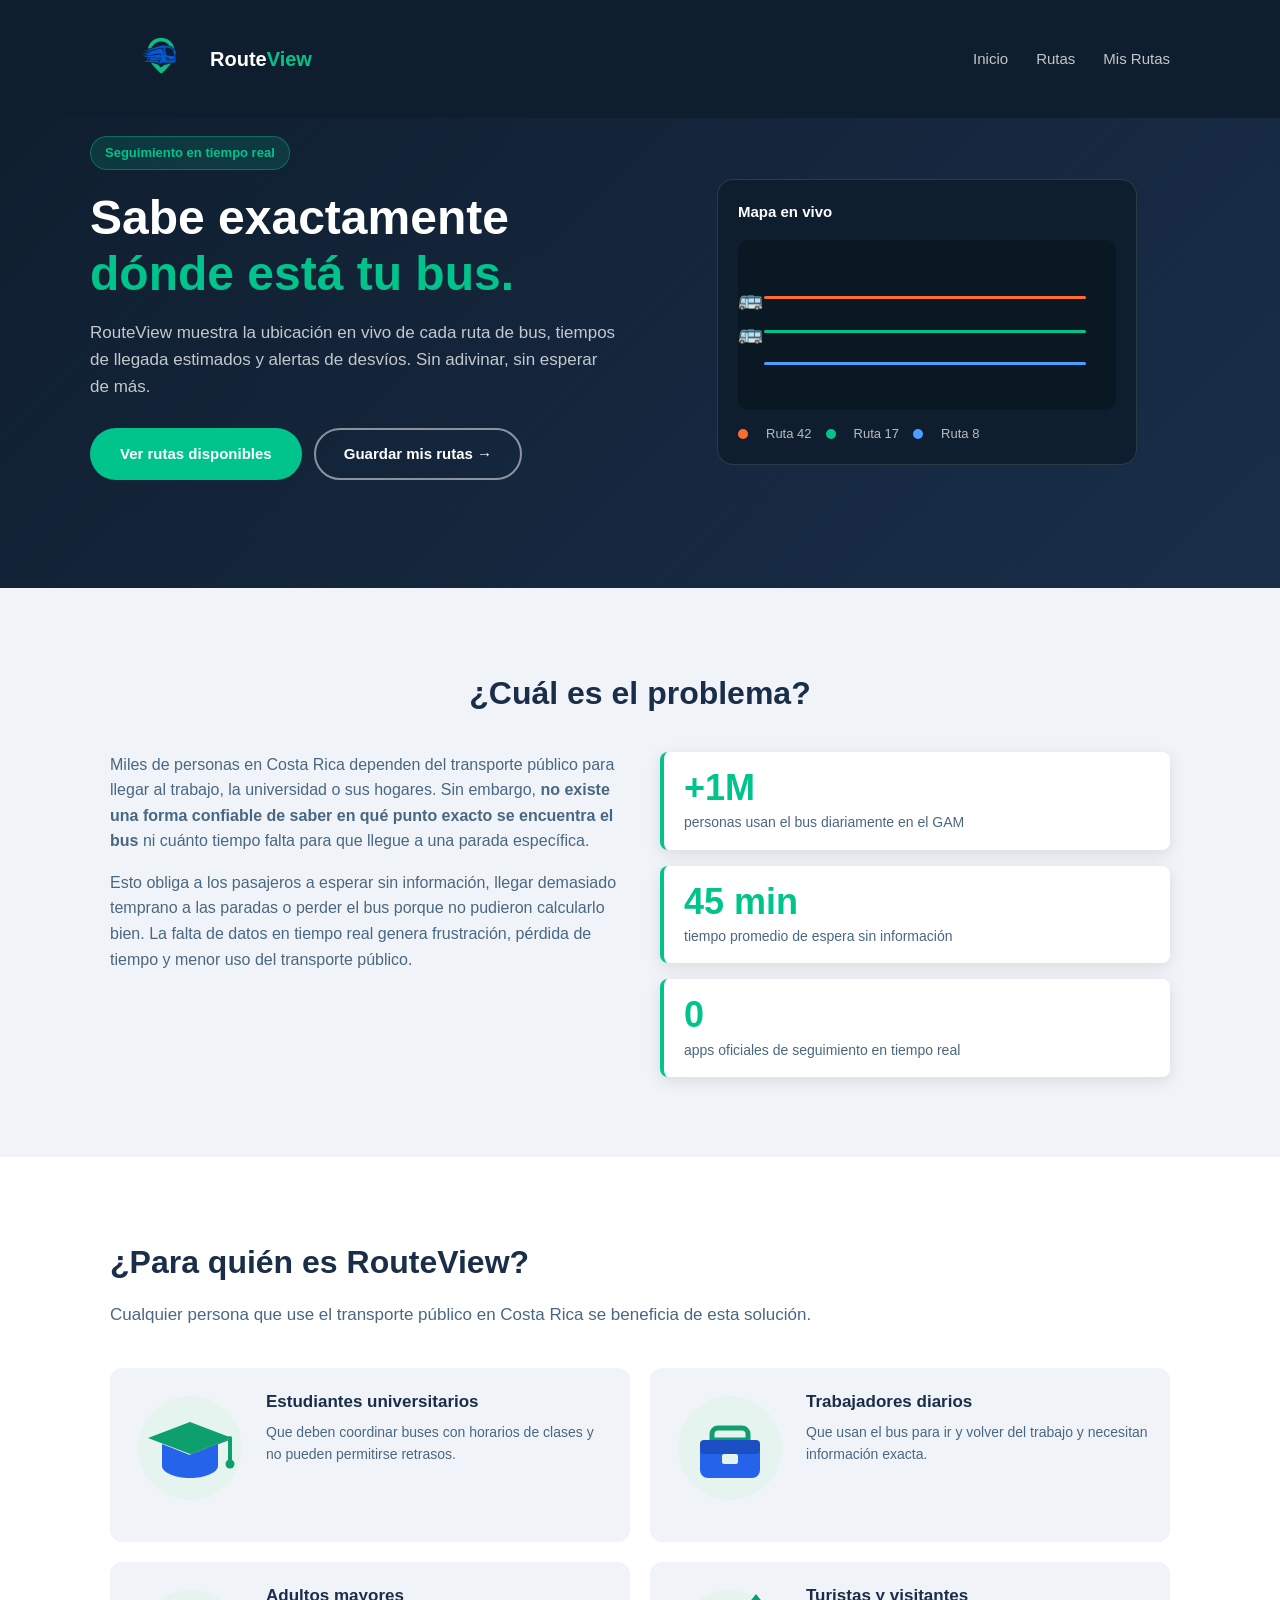
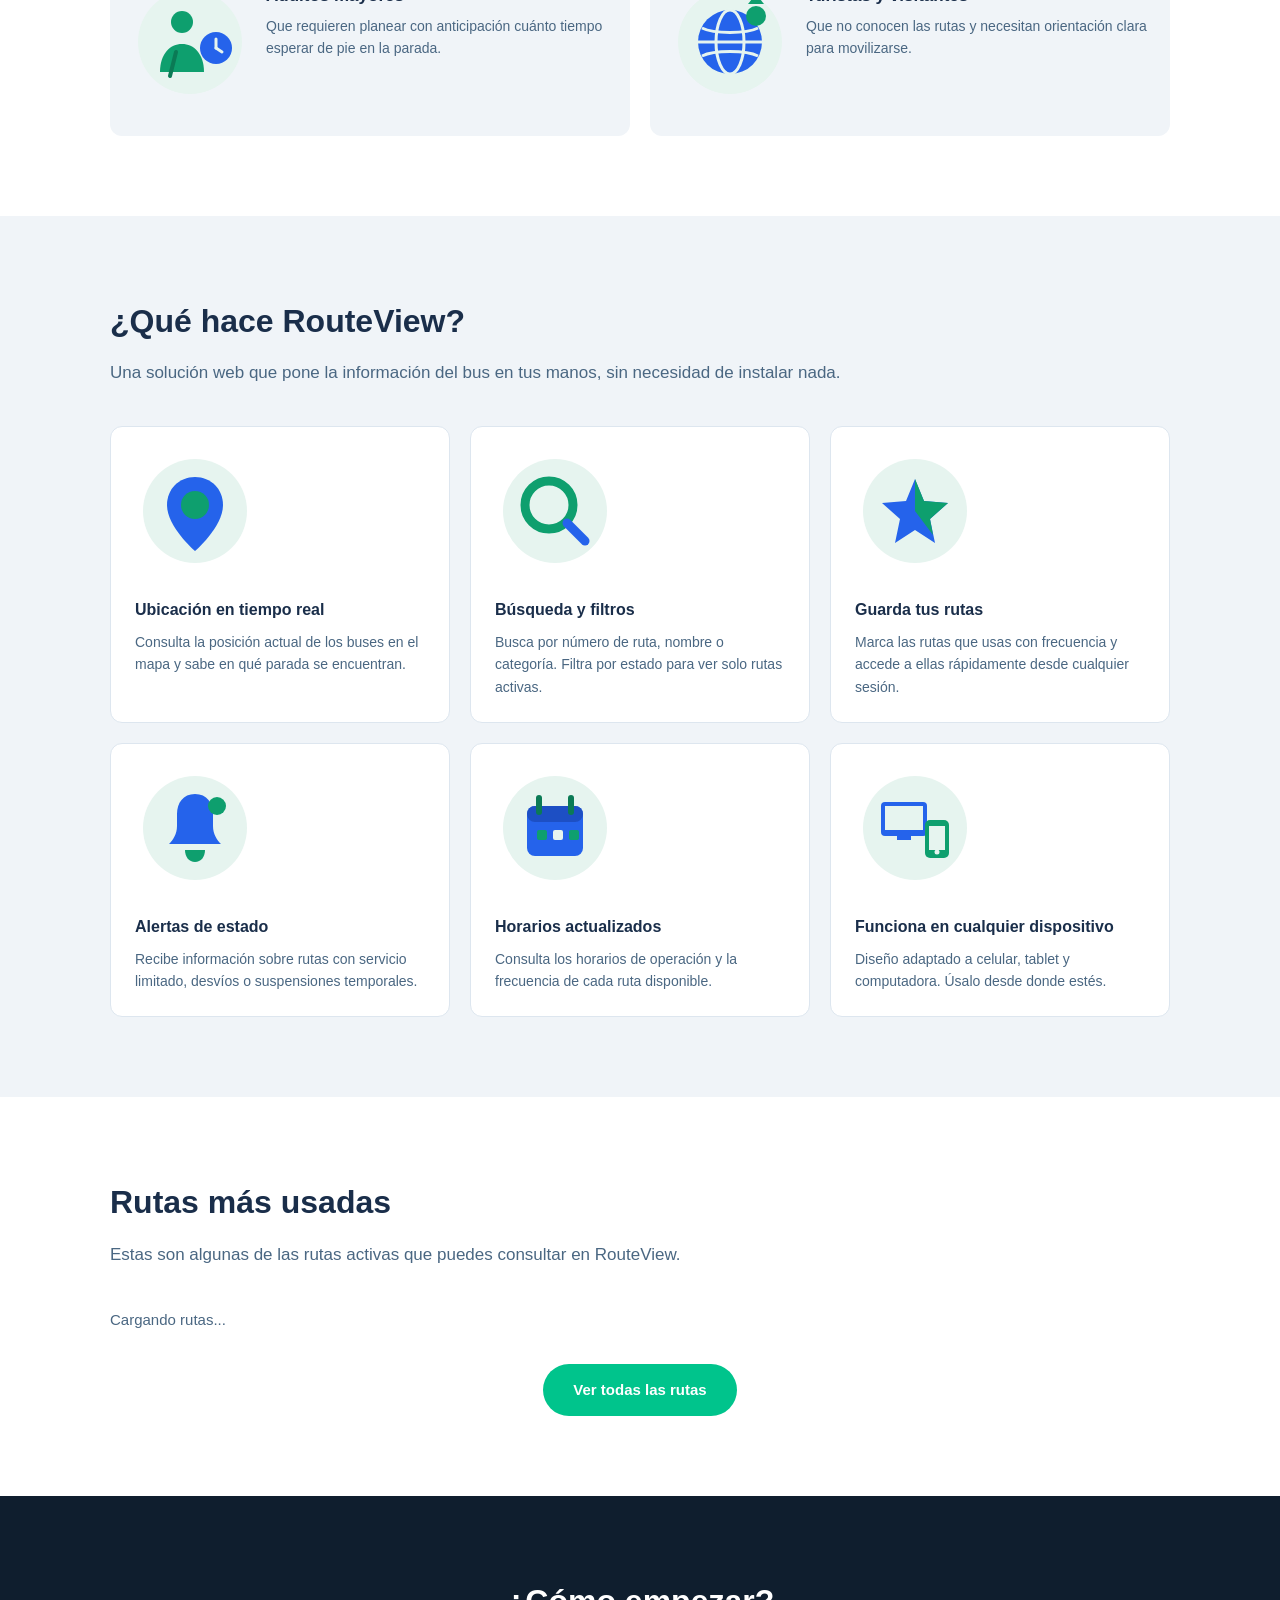
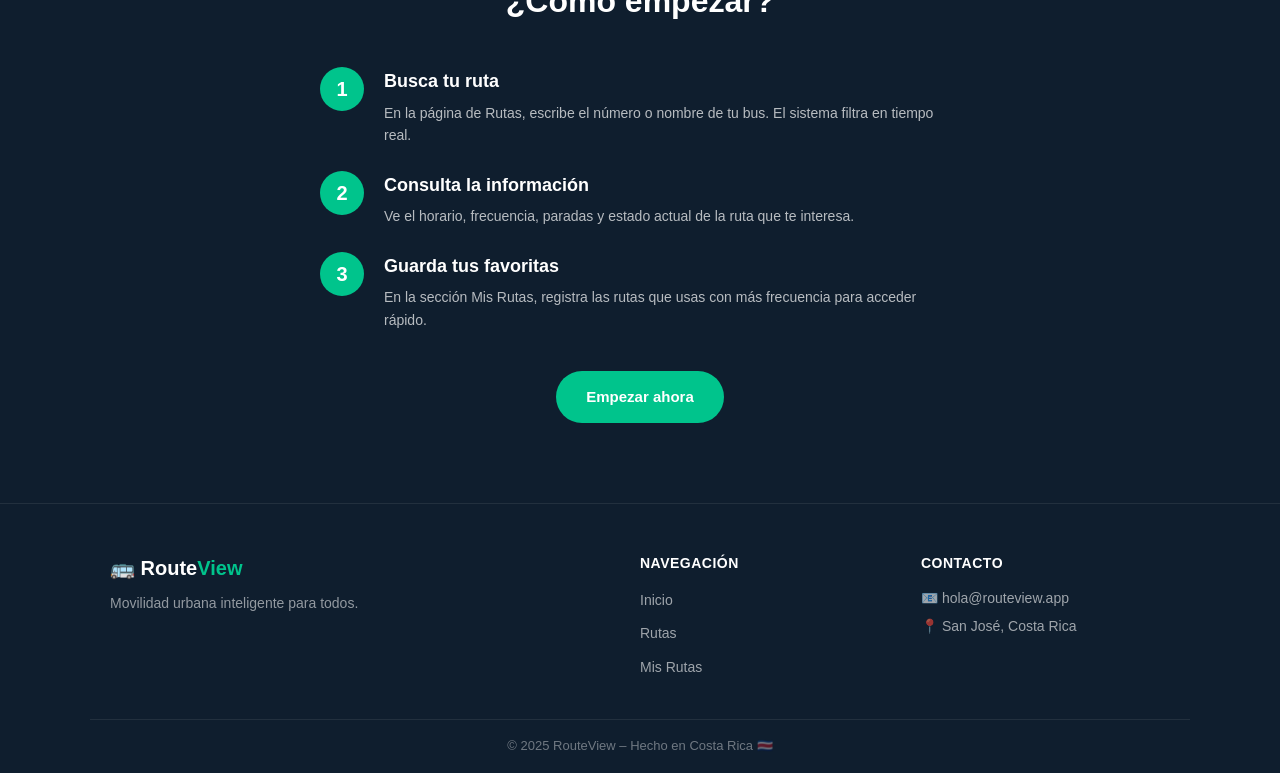
==== commit a60aa3a0: "Se cambiaron los íconos y colores del sistema, de naranaja a verde" ====
--- a/index.html
+++ b/index.html
@@ -80,7 +80,7 @@
 
       <div class="hero-imagen" aria-hidden="true">
         <div class="mapa-simulado">
-          <div class="mapa-titulo">🗺️ Mapa en vivo</div>
+          <div class="mapa-titulo"> Mapa en vivo</div>
           <div class="mapa-rutas">
             <div class="linea-ruta naranja"></div>
             <div class="linea-ruta verde"></div>
@@ -157,28 +157,36 @@
 
         <ul class="publico-lista">
           <li class="publico-item">
-            <span class="publico-icono" aria-hidden="true">🎓</span>
+            <span class="publico-icono" aria-hidden="true">
+              <img src="../images/icon-estudiantes.svg" alt="">
+            </span>
             <div>
               <h3>Estudiantes universitarios</h3>
               <p>Que deben coordinar buses con horarios de clases y no pueden permitirse retrasos.</p>
             </div>
           </li>
           <li class="publico-item">
-            <span class="publico-icono" aria-hidden="true">💼</span>
+            <span class="publico-icono" aria-hidden="true">
+              <img src="../images/icon-trabajadores.svg" alt="logo trabajadores">
+            </span>
             <div>
               <h3>Trabajadores diarios</h3>
               <p>Que usan el bus para ir y volver del trabajo y necesitan información exacta.</p>
             </div>
           </li>
           <li class="publico-item">
-            <span class="publico-icono" aria-hidden="true">👴</span>
+            <span class="publico-icono" aria-hidden="true">
+              <img src="../images/icon-adultos-mayores.svg" alt="">
+            </span>
             <div>
               <h3>Adultos mayores</h3>
               <p>Que requieren planear con anticipación cuánto tiempo esperar de pie en la parada.</p>
             </div>
           </li>
           <li class="publico-item">
-            <span class="publico-icono" aria-hidden="true">🌍</span>
+            <span class="publico-icono" aria-hidden="true">
+              <img src="../images/icon-turistas.svg" alt="">
+            </span>
             <div>
               <h3>Turistas y visitantes</h3>
               <p>Que no conocen las rutas y necesitan orientación clara para movilizarse.</p>
@@ -204,37 +212,49 @@
         <div class="funciones-grid">
 
           <article class="funcion-card">
-            <span class="funcion-icono" aria-hidden="true">📍</span>
+            <span class="funcion-icono" aria-hidden="true">
+              <img src="../images/icon-ubicacion.svg" alt="imagen ubicacion">
+            </span>
             <h3>Ubicación en tiempo real</h3>
             <p>Consulta la posición actual de los buses en el mapa y sabe en qué parada se encuentran.</p>
           </article>
 
           <article class="funcion-card">
-            <span class="funcion-icono" aria-hidden="true">🔍</span>
+            <span class="funcion-icono" aria-hidden="true">
+              <img src="../images/icon-busqueda.svg" alt="">
+            </span>
             <h3>Búsqueda y filtros</h3>
             <p>Busca por número de ruta, nombre o categoría. Filtra por estado para ver solo rutas activas.</p>
           </article>
 
           <article class="funcion-card">
-            <span class="funcion-icono" aria-hidden="true">⭐</span>
+            <span class="funcion-icono" aria-hidden="true">
+              <img src="../images/icon-guardar-rutas.svg" alt="">
+            </span>
             <h3>Guarda tus rutas</h3>
             <p>Marca las rutas que usas con frecuencia y accede a ellas rápidamente desde cualquier sesión.</p>
           </article>
 
           <article class="funcion-card">
-            <span class="funcion-icono" aria-hidden="true">🔔</span>
+            <span class="funcion-icono" aria-hidden="true">
+              <img src="../images/icon-alertas.svg" alt="imagen alertas">
+            </span>
             <h3>Alertas de estado</h3>
             <p>Recibe información sobre rutas con servicio limitado, desvíos o suspensiones temporales.</p>
           </article>
 
           <article class="funcion-card">
-            <span class="funcion-icono" aria-hidden="true">📅</span>
+            <span class="funcion-icono" aria-hidden="true">
+              <img src="../images/icon-horarios.svg" alt="">
+            </span>
             <h3>Horarios actualizados</h3>
             <p>Consulta los horarios de operación y la frecuencia de cada ruta disponible.</p>
           </article>
 
           <article class="funcion-card">
-            <span class="funcion-icono" aria-hidden="true">📱</span>
+            <span class="funcion-icono" aria-hidden="true">
+              <img src="../images/icon-dispositivos.svg" alt="">
+            </span>
             <h3>Funciona en cualquier dispositivo</h3>
             <p>Diseño adaptado a celular, tablet y computadora. Úsalo desde donde estés.</p>
           </article>
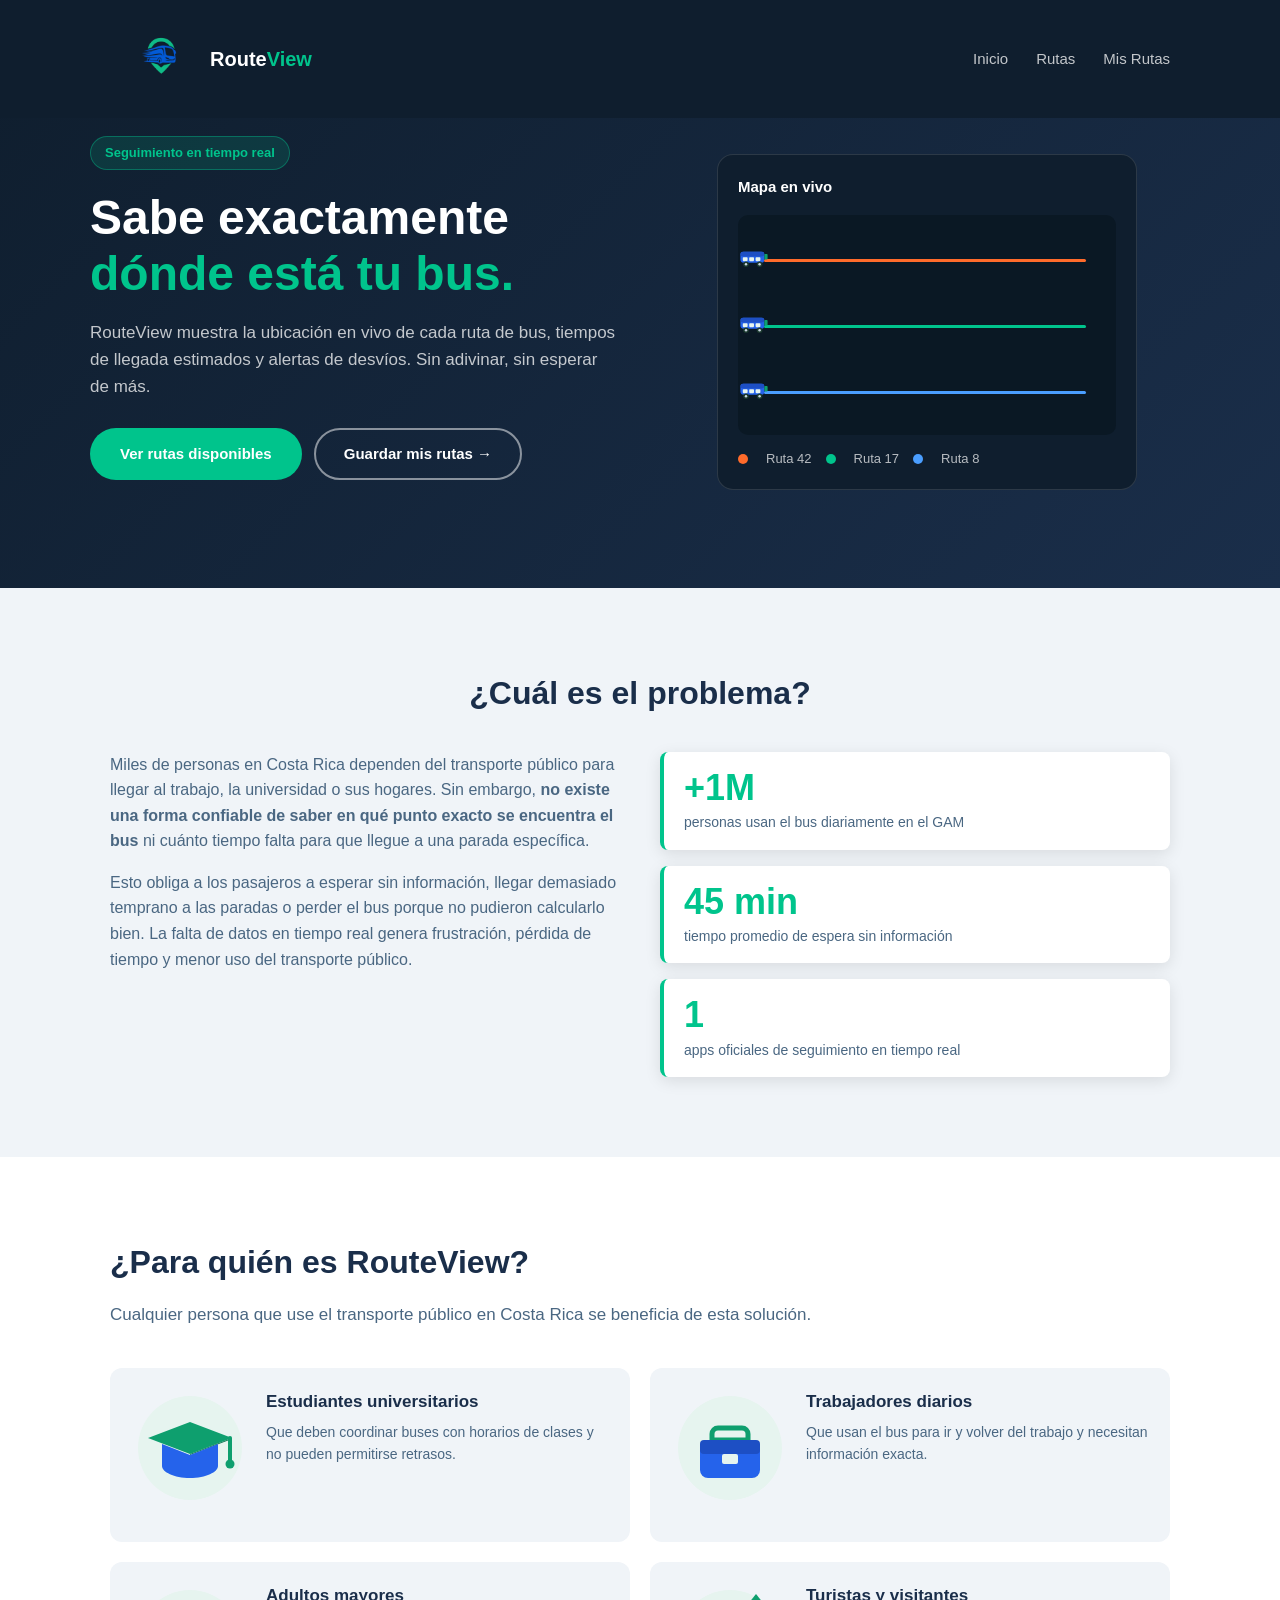
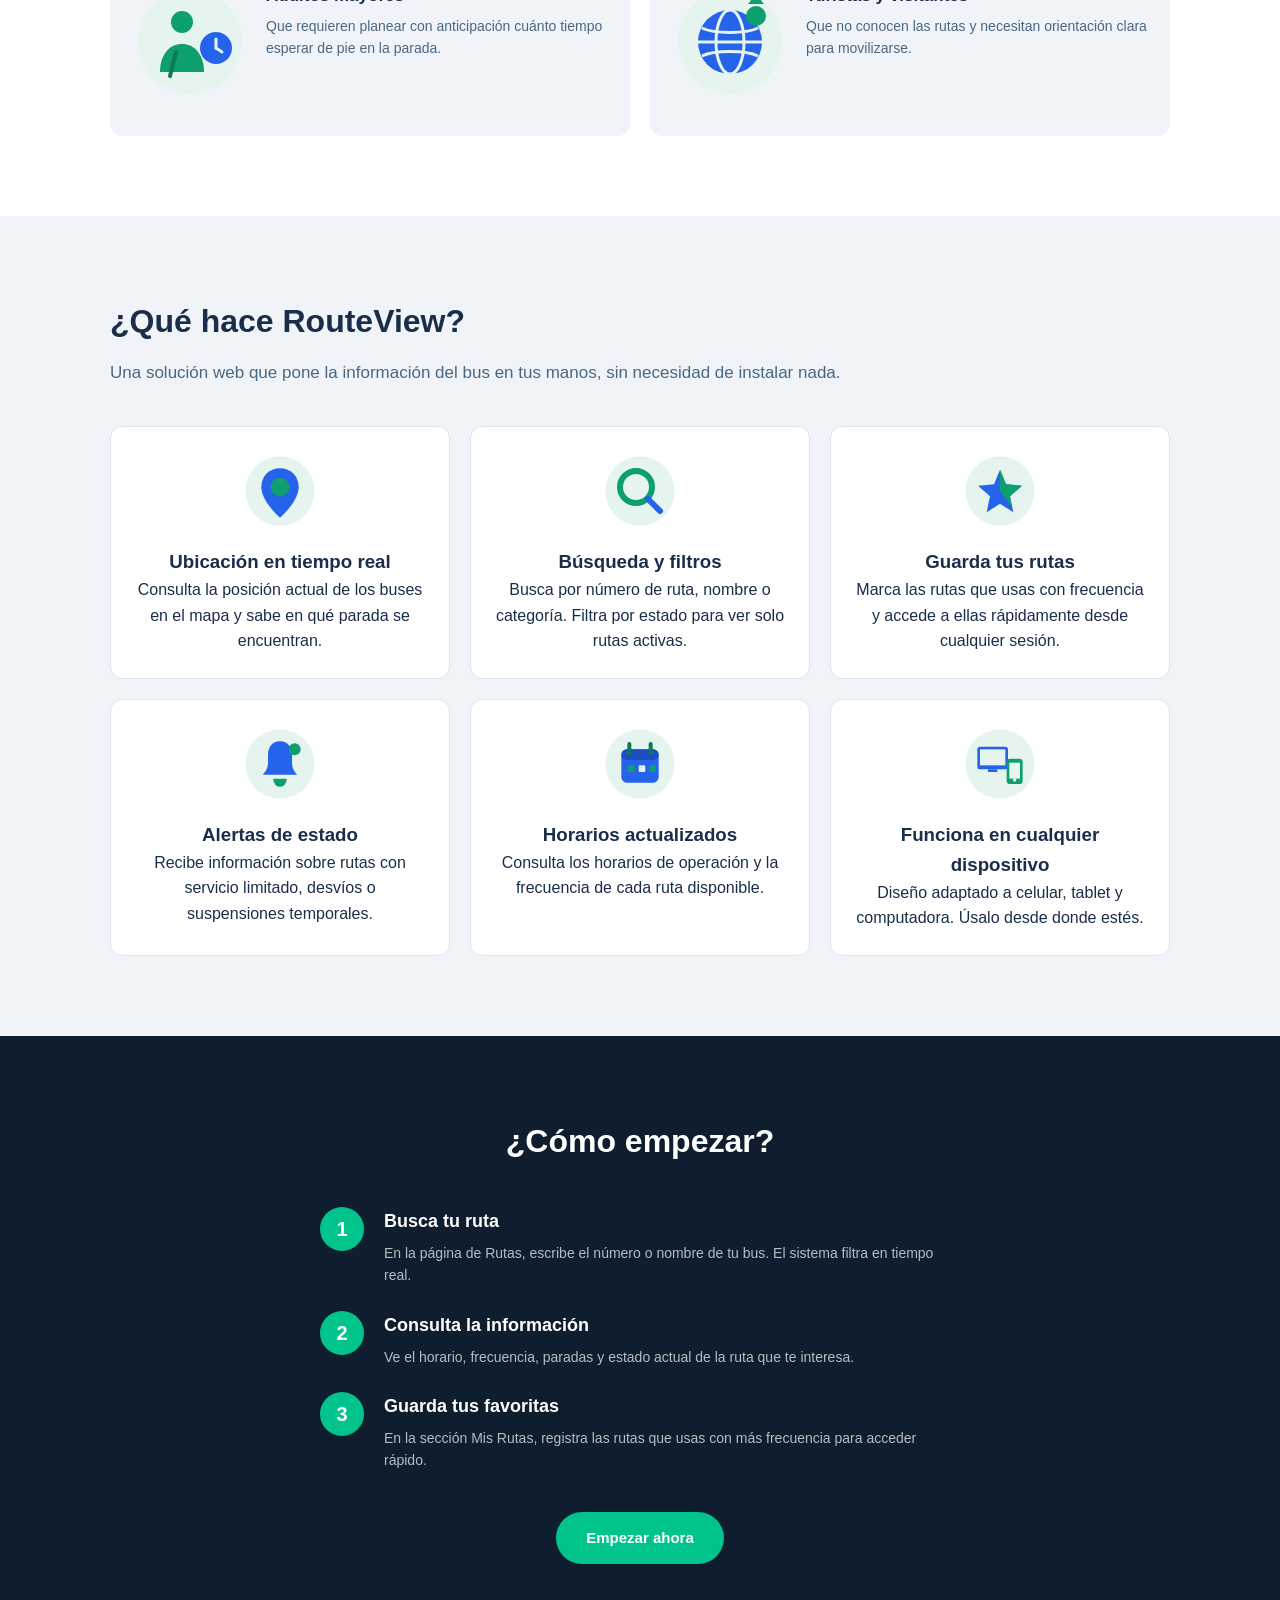
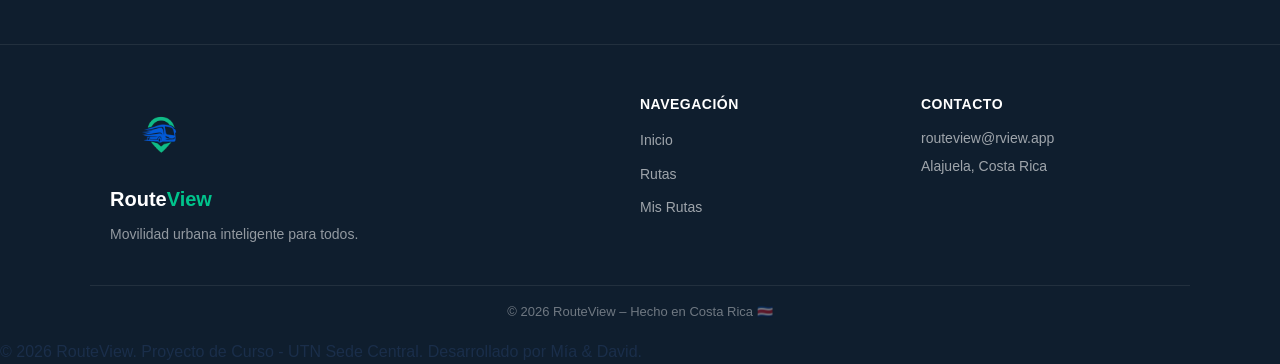
==== commit 11a3e74c: "Modificaciones en los íconos, colores, eliminación de partes innecesarias o repetitivas." ====
--- a/index.html
+++ b/index.html
@@ -83,10 +83,12 @@
           <div class="mapa-titulo"> Mapa en vivo</div>
           <div class="mapa-rutas">
             <div class="linea-ruta naranja"></div>
+            <div class="bus-icono bus-1"><img src="../images/icon-bus.svg" alt=""></div>
             <div class="linea-ruta verde"></div>
+             <div class="bus-icono bus-2"><img src="../images/icon-bus.svg" alt=""></div>
             <div class="linea-ruta azul"></div>
-            <div class="bus-icono bus-1">🚌</div>
-            <div class="bus-icono bus-2">🚌</div>
+            <div class="bus-icono bus-3"><img src="../images/icon-bus.svg" alt=""></div>
+
           </div>
           <div class="mapa-leyenda">
             <span class="punto naranja"></span> Ruta 42
@@ -134,7 +136,7 @@
               <p>tiempo promedio de espera sin información</p>
             </div>
             <div class="dato-card">
-              <span class="dato-numero">0</span>
+              <span class="dato-numero">1</span>
               <p>apps oficiales de seguimiento en tiempo real</p>
             </div>
           </div>
@@ -259,29 +261,6 @@
             <p>Diseño adaptado a celular, tablet y computadora. Úsalo desde donde estés.</p>
           </article>
 
-        </div>
-
-      </div>
-    </section>
-
-    <!-- ==========================================
-         RUTAS DESTACADAS (cargadas desde JSON)
-    =========================================== -->
-    <section class="seccion-rutas-destacadas" aria-labelledby="titulo-rutas">
-      <div class="contenedor">
-
-        <h2 id="titulo-rutas">Rutas más usadas</h2>
-        <p class="subtitulo-seccion">
-          Estas son algunas de las rutas activas que puedes consultar en RouteView.
-        </p>
-
-        <!-- Este contenedor se llena dinámicamente con JS desde rutas.json -->
-        <div id="contenedor-rutas" class="rutas-grid" aria-live="polite">
-          <p class="cargando">Cargando rutas...</p>
-        </div>
-
-        <div class="centrado">
-          <a href="rutas.html" class="btn btn-primario">Ver todas las rutas</a>
         </div>
 
       </div>
@@ -334,7 +313,8 @@
   <footer>
     <div class="contenedor footer-contenido">
       <div class="footer-marca">
-        <p class="logo">🚌 Route<span>View</span></p>
+        <p class="logo">
+          <img src="../images/3logo.png" alt="">Route<span>View</span></p>
         <p>Movilidad urbana inteligente para todos.</p>
       </div>
 
@@ -349,13 +329,16 @@
 
       <div class="footer-contacto">
         <h4>Contacto</h4>
-        <p>📧 hola@routeview.app</p>
-        <p>📍 San José, Costa Rica</p>
+       <p>routeview@rview.app</p>
+        <p>Alajuela, Costa Rica</p>
       </div>
     </div>
 
     <div class="footer-inferior">
-      <p>© 2025 RouteView – Hecho en Costa Rica 🇨🇷</p>
+      <p>© 2026 RouteView – Hecho en Costa Rica 🇨🇷</p>
+    </div>
+    <div class="footer-creditos text-center">
+      <p>&copy; 2026 RouteView. Proyecto de Curso - UTN Sede Central. Desarrollado por Mía & David.</p>
     </div>
   </footer>
 
--- a/css/styles.css
+++ b/css/styles.css
@@ -155,7 +155,7 @@
 .nav-links a:hover,
 .nav-links a.activo {
   color: var(--blanco);
-  border-bottom-color: var(--naranja);
+  border-bottom-color: var(--verde);
 }
 
 /* Botón hamburguesa — oculto en escritorio */
@@ -345,12 +345,32 @@
 
 .mapa-rutas {
   position: relative;
-  height: 170px;
+  height: 220px;              /* antes: 170px — más alto = más espacio entre líneas */
   background: #0a1824;
   border-radius: 10px;
   overflow: hidden;
   margin-bottom: 14px;
 }
+
+.linea-ruta.naranja { background: var(--naranja);    top: 20%; }  /* antes 33% */
+.linea-ruta.verde   { background: var(--verde);      top: 50%; }  /* antes 53% */
+.linea-ruta.azul    { background: var(--azul-claro); top: 80%; }  /* antes 72% */
+
+.bus-icono {
+  position: absolute;
+  width: 32px;                /* antes: solo font-size, sin límite de tamaño real */
+  animation: mover-bus 4s linear infinite;
+}
+
+.bus-icono img {
+  width: 100%;
+  height: auto;
+  display: block;
+}
+
+.bus-1 { top: calc(20% - 12px); animation-delay: 0s; }
+.bus-2 { top: calc(50% - 12px); animation-delay: 2s; }
+.bus-3 { top: calc(80% - 12px); animation-delay: 1s; }
 
 .linea-ruta {
   position: absolute;
@@ -360,18 +380,6 @@
   left: 7%;
 }
 
-.linea-ruta.naranja { background: var(--naranja); top: 33%; }
-.linea-ruta.verde   { background: var(--verde);   top: 53%; }
-.linea-ruta.azul    { background: var(--azul-claro); top: 72%; }
-
-.bus-icono {
-  position: absolute;
-  font-size: 20px;
-  animation: mover-bus 4s linear infinite;
-}
-
-.bus-1 { top: calc(33% - 13px); animation-delay: 0s; }
-.bus-2 { top: calc(53% - 13px); animation-delay: 2s; }
 
 @keyframes mover-bus {
   0%   { left: 5%; }
@@ -532,20 +540,22 @@
   border-color: var(--verde);
 }
 
+
 .funcion-icono {
-  font-size: 30px;
   display: block;
-  margin-bottom: 12px;
-}
-
-.funcion-card h3 {
-  font-size: 16px;
-  margin-bottom: 8px;
-}
-
-.funcion-card p {
-  font-size: 14px;
-  color: var(--gris-texto);
+  width: 80px;
+  height: 80px;
+  margin: 0 auto 16px;   /* centra horizontalmente + espacio antes del título */
+}
+
+.funcion-icono img {
+  width: 100%;
+  height: 100%;
+  display: block;
+}
+
+.funcion-card {
+  text-align: center;    /* centra el título y el texto también */
 }
 
 /* =============================================
